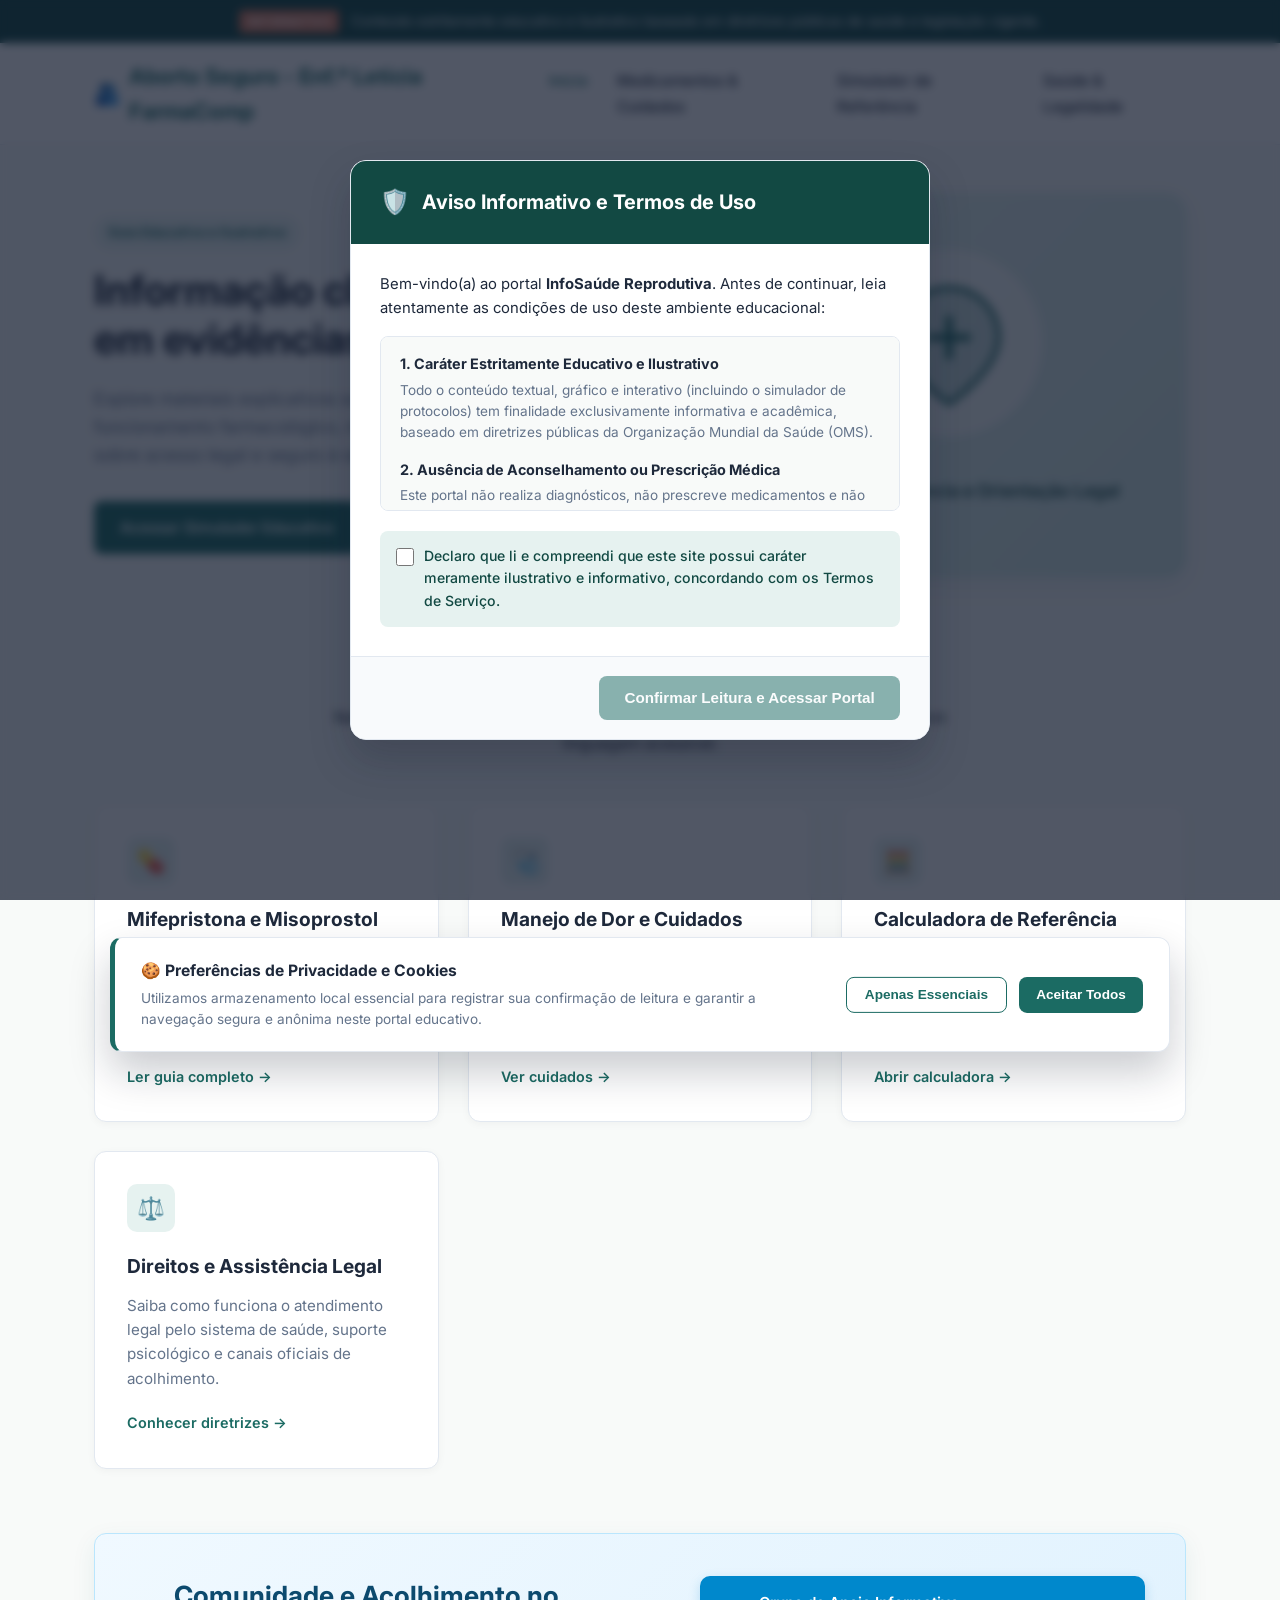
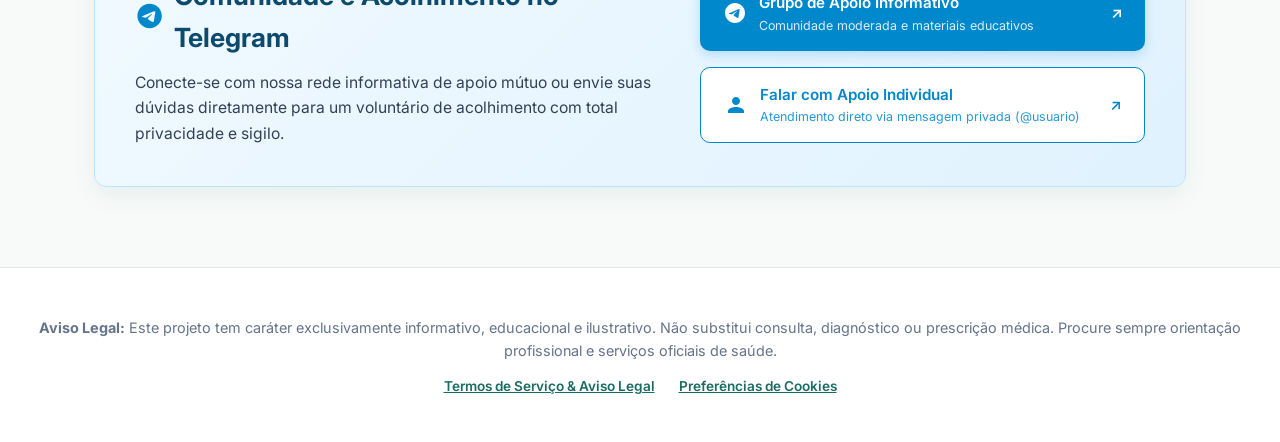
==== index.html @ 8222befe "Arquivos adicionados" ====
<!DOCTYPE html>
<html lang="pt-BR">
<head>
  <meta charset="UTF-8">
  <meta name="viewport" content="width=device-width, initial-scale=1.0">
  <title>Enf.ª Letícia — Saúde Reprodutiva e Informação Segura</title>
  <link rel="preconnect" href="https://fonts.googleapis.com">
  <link href="https://fonts.googleapis.com/css2?family=Inter:wght@400;500;600;700&display=swap" rel="stylesheet">
  <link rel="stylesheet" href="style.css">
</head>
<body>

  <!-- Aviso de Propósito Educativo -->
  <div class="disclaimer-bar">
    <span class="disclaimer-badge">Informativo</span>
    <span>Conteúdo estritamente educativo e ilustrativo baseado em diretrizes públicas de saúde e legislação vigente.</span>
  </div>

  <!-- Cabeçalho -->
  <header>
    <div class="nav-container">
      <a href="index.html" class="logo">
        <span>🫂</span> Aborto Seguro - Enf.ª Letícia FarmaComp
      </a>
      <button class="mobile-menu-btn" aria-label="Abrir menu">☰</button>
      <nav>
        <ul class="nav-links">
          <li><a href="index.html" class="active">Início</a></li>
          <li><a href="protocolos.html">Medicamentos & Cuidados</a></li>
          <li><a href="calculadora.html">Simulador de Referência</a></li>
          <li><a href="saude-legalidade.html">Saúde & Legalidade</a></li>
        </ul>
      </nav>
    </div>
  </header>

  <!-- Seção Principal -->
  <main>
    <section class="hero">
      <div class="hero-content">
        <span class="hero-tag">Guia Educativo e Ilustrativo</span>
        <h1>Informação clara, baseada em evidências e dentro da lei.</h1>
        <p>
          Explore materiais explicativos sobre protocolos clínicos de referência, funcionamento farmacológico, manejo de sintomas e orientações sobre acesso legal e seguro à saúde.
        </p>
        <div class="hero-actions">
          <a href="calculadora.html" class="btn btn-primary">Acessar Simulador Educativo</a>
          <a href="protocolos.html" class="btn btn-outline">Entender os Protocolos</a>
        </div>
      </div>

      <div class="hero-visual">
        <svg width="220" height="220" viewBox="0 0 200 200" fill="none" xmlns="http://www.w3.org/2000/svg">
          <circle cx="100" cy="100" r="85" fill="#ffffff" fill-opacity="0.7"/>
          <path d="M100 50C75 50 55 70 55 95C55 125 100 155 100 155C100 155 145 125 145 95C145 70 125 50 100 50Z" fill="#1b6b63" fill-opacity="0.2" stroke="#1b6b63" stroke-width="4"/>
          <path d="M100 78V112M83 95H117" stroke="#1b6b63" stroke-width="6" stroke-linecap="round"/>
        </svg>
        <p style="margin-top: 1rem; font-weight: 600; color: var(--primary-dark);">
          Acolhimento, Ciência e Orientação Legal
        </p>
      </div>
    </section>

    <!-- Cards de Navegação -->
    <section class="section-container">
      <div class="section-header">
        <h2>O que você encontra neste portal</h2>
        <p>Navegue pelas seções estruturadas para esclarecer dúvidas técnicas e legais com linguagem acessível.</p>
      </div>

      <div class="cards-grid">
        <article class="card">
          <div class="card-icon">💊</div>
          <h3>Mifepristona e Misoprostol</h3>
          <p>Compreenda o mecanismo de ação de cada substância, protocolos combinados e isolados descritos na literatura médica.</p>
          <a href="protocolos.html" class="card-link">Ler guia completo →</a>
        </article>

        <article class="card">
          <div class="card-icon">🩺</div>
          <h3>Manejo de Dor e Cuidados</h3>
          <p>Informações sobre o uso de analgésicos como o diclofenaco, proteção gástrica, hidratação e sinais de alerta médico.</p>
          <a href="protocolos.html#cuidados" class="card-link">Ver cuidados →</a>
        </article>

        <article class="card">
          <div class="card-icon">🧮</div>
          <h3>Calculadora de Referência</h3>
          <p>Ferramenta interativa ilustrativa que demonstra as dosagens de referência conforme a idade gestacional em semanas.</p>
          <a href="calculadora.html" class="card-link">Abrir calculadora →</a>
        </article>

        <article class="card">
          <div class="card-icon">⚖️</div>
          <h3>Direitos e Assistência Legal</h3>
          <p>Saiba como funciona o atendimento legal pelo sistema de saúde, suporte psicológico e canais oficiais de acolhimento.</p>
          <a href="saude-legalidade.html" class="card-link">Conhecer diretrizes →</a>
        </article>
      </div>
    </section>
<!-- Seção de Comunidade e Apoio no Telegram -->
    <section class="section-container">
      <div class="telegram-banner">
        <div class="telegram-info">
          <h2>
            <svg width="30" height="30" viewBox="0 0 24 24" fill="#0088cc" xmlns="http://www.w3.org/2000/svg">
              <path d="M12 2C6.48 2 2 6.48 2 12C2 17.52 6.48 22 12 22C17.52 22 22 17.52 22 12C22 6.48 17.52 2 12 2ZM16.64 8.8C16.49 10.38 15.84 14.22 15.51 15.99C15.37 16.74 15.09 16.99 14.83 17.02C14.25 17.07 13.81 16.64 13.25 16.27C12.37 15.69 11.87 15.33 11.02 14.77C10.03 14.12 10.67 13.76 11.24 13.18C11.39 13.03 13.95 10.7 14 10.49C14.0069 10.4582 14.006 10.4252 13.9973 10.3938C13.9886 10.3624 13.9724 10.3337 13.95 10.31C13.89 10.26 13.81 10.28 13.74 10.29C13.65 10.31 12.25 11.24 9.52 13.08C9.12 13.35 8.76 13.49 8.44 13.48C8.08 13.47 7.4 13.28 6.89 13.11C6.26 12.91 5.77 12.8 5.81 12.45C5.83 12.27 6.08 12.09 6.55 11.9C9.47 10.63 11.41 9.79 12.38 9.39C15.16 8.23 15.73 8.03 16.11 8.03C16.19 8.03 16.38 8.05 16.5 8.15C16.6 8.23 16.63 8.34 16.64 8.42C16.63 8.48 16.65 8.66 16.64 8.8Z"/>
            </svg>
            Comunidade e Acolhimento no Telegram
          </h2>
          <p>
            Conecte-se com nossa rede informativa de apoio mútuo ou envie suas dúvidas diretamente para um voluntário de acolhimento com total privacidade e sigilo.
          </p>
        </div>

        <div class="telegram-buttons">
          <!-- Link para o Grupo de Apoio -->
          <a href="https://t.me/Cytotec_aborto_Seguro" target="_blank" rel="noopener noreferrer" class="btn-telegram">
            <span class="btn-telegram-left">
              <svg width="24" height="24" viewBox="0 0 24 24" fill="currentColor">
                <path d="M12 2C6.48 2 2 6.48 2 12C2 17.52 6.48 22 12 22C17.52 22 22 17.52 22 12C22 6.48 17.52 2 12 2ZM16.64 8.8C16.49 10.38 15.84 14.22 15.51 15.99C15.37 16.74 15.09 16.99 14.83 17.02C14.25 17.07 13.81 16.64 13.25 16.27C12.37 15.69 11.87 15.33 11.02 14.77C10.03 14.12 10.67 13.76 11.24 13.18C11.39 13.03 13.95 10.7 14 10.49C14.0069 10.4582 14.006 10.4252 13.9973 10.3938C13.9886 10.3624 13.9724 10.3337 13.95 10.31C13.89 10.26 13.81 10.28 13.74 10.29C13.65 10.31 12.25 11.24 9.52 13.08C9.12 13.35 8.76 13.49 8.44 13.48C8.08 13.47 7.4 13.28 6.89 13.11C6.26 12.91 5.77 12.8 5.81 12.45C5.83 12.27 6.08 12.09 6.55 11.9C9.47 10.63 11.41 9.79 12.38 9.39C15.16 8.23 15.73 8.03 16.11 8.03C16.19 8.03 16.38 8.05 16.5 8.15C16.6 8.23 16.63 8.34 16.64 8.42C16.63 8.48 16.65 8.66 16.64 8.8Z"/>
              </svg>
              <span class="btn-telegram-text">
                <span>Grupo de Apoio Informativo</span>
                <small>Comunidade moderada e materiais educativos</small>
              </span>
            </span>
            <span>↗</span>
          </a>

          <!-- Link para o Usuário Direto de Apoio -->
          <a href="https://t.me/leticiafarmacomp" target="_blank" rel="noopener noreferrer" class="btn-telegram secondary">
            <span class="btn-telegram-left">
              <svg width="24" height="24" viewBox="0 0 24 24" fill="currentColor">
                <path d="M12 12C14.21 12 16 10.21 16 8C16 5.79 14.21 4 12 4C9.79 4 8 5.79 8 8C8 10.21 9.79 12 12 12ZM12 14C9.33 14 4 15.34 4 18V20H20V18C20 15.34 14.67 14 12 14Z"/>
              </svg>
              <span class="btn-telegram-text">
                <span>Falar com Apoio Individual</span>
                <small>Atendimento direto via mensagem privada (@usuario)</small>
              </span>
            </span>
            <span>↗</span>
          </a>
        </div>
      </div>
    </section>
  </main>

  <footer>
    <p><strong>Aviso Legal:</strong> Este projeto tem caráter exclusivamente informativo, educacional e ilustrativo. Não substitui consulta, diagnóstico ou prescrição médica. Procure sempre orientação profissional e serviços oficiais de saúde.</p>
    <div class="footer-links">
      <button type="button" data-open-terms>Termos de Serviço & Aviso Legal</button>
      <button type="button" data-open-cookies>Preferências de Cookies</button>
    </div>
  </footer>

  <script src="app.js"></script>
</body>
</html>
---- style.css ----
:root {
  --primary: #1b6b63;
  --primary-light: #e6f2f0;
  --primary-dark: #124943;
  --accent: #d97757;
  --bg-body: #f8faf9;
  --bg-card: #ffffff;
  --text-main: #1e293b;
  --text-muted: #64748b;
  --border-color: #e2e8f0;
  --shadow-sm: 0 2px 8px rgba(0, 0, 0, 0.04);
  --shadow-md: 0 8px 24px rgba(27, 107, 99, 0.08);
  --shadow-lg: 0 20px 40px rgba(15, 23, 42, 0.22);
  --radius: 12px;
  --transition: all 0.3s cubic-bezier(0.25, 0.8, 0.25, 1);
}

* {
  margin: 0;
  padding: 0;
  box-sizing: border-box;
}

body {
  font-family: 'Inter', -apple-system, BlinkMacSystemFont, sans-serif;
  background-color: var(--bg-body);
  color: var(--text-main);
  line-height: 1.6;
  overflow-x: hidden;
}

body.modal-open {
  overflow: hidden;
}

/* Barra de Aviso Informativo */
.disclaimer-bar {
  background-color: var(--primary-dark);
  color: #ffffff;
  font-size: 0.85rem;
  padding: 10px 20px;
  text-align: center;
  display: flex;
  justify-content: center;
  align-items: center;
  gap: 12px;
}

.disclaimer-badge {
  background-color: var(--accent);
  padding: 2px 8px;
  border-radius: 4px;
  font-weight: 600;
  font-size: 0.75rem;
  text-transform: uppercase;
}

/* Navegação */
header {
  background-color: var(--bg-card);
  border-bottom: 1px solid var(--border-color);
  position: sticky;
  top: 0;
  z-index: 100;
}

.nav-container {
  max-width: 1140px;
  margin: 0 auto;
  padding: 1rem 1.5rem;
  display: flex;
  justify-content: space-between;
  align-items: center;
}

.logo {
  font-size: 1.35rem;
  font-weight: 700;
  color: var(--primary);
  text-decoration: none;
  display: flex;
  align-items: center;
  gap: 8px;
}

.nav-links {
  display: flex;
  list-style: none;
  gap: 1.8rem;
}

.nav-links a {
  text-decoration: none;
  color: var(--text-main);
  font-weight: 500;
  font-size: 0.95rem;
  transition: var(--transition);
}

.nav-links a:hover,
.nav-links a.active {
  color: var(--primary);
}

.mobile-menu-btn {
  display: none;
  background: none;
  border: 1px solid var(--border-color);
  border-radius: 8px;
  padding: 6px 12px;
  font-size: 1.3rem;
  color: var(--primary);
  cursor: pointer;
}

/* Hero Section */
.hero {
  max-width: 1140px;
  margin: 3rem auto;
  padding: 0 1.5rem;
  display: grid;
  grid-template-columns: 1.2fr 1fr;
  gap: 3rem;
  align-items: center;
}

.hero-tag {
  display: inline-block;
  background-color: var(--primary-light);
  color: var(--primary);
  padding: 6px 14px;
  border-radius: 20px;
  font-size: 0.85rem;
  font-weight: 600;
  margin-bottom: 1rem;
}

.hero h1 {
  font-size: 2.6rem;
  line-height: 1.2;
  color: var(--text-main);
  margin-bottom: 1.2rem;
}

.hero p {
  font-size: 1.1rem;
  color: var(--text-muted);
  margin-bottom: 2rem;
}

.hero-actions {
  display: flex;
  gap: 1rem;
  flex-wrap: wrap;
}

.btn {
  padding: 0.85rem 1.6rem;
  border-radius: 8px;
  font-weight: 600;
  text-decoration: none;
  transition: var(--transition);
  cursor: pointer;
  border: none;
  font-size: 0.95rem;
  display: inline-flex;
  align-items: center;
  justify-content: center;
}

.btn:disabled {
  opacity: 0.5;
  cursor: not-allowed;
  transform: none !important;
}

.btn-primary {
  background-color: var(--primary);
  color: #ffffff;
}

.btn-primary:hover:not(:disabled) {
  background-color: var(--primary-dark);
  transform: translateY(-2px);
}

.btn-outline {
  background-color: transparent;
  border: 1.5px solid var(--primary);
  color: var(--primary);
}

.btn-outline:hover {
  background-color: var(--primary-light);
}

.hero-visual {
  background: linear-gradient(135deg, var(--primary-light) 0%, #d1e8e4 100%);
  border-radius: 20px;
  padding: 2.5rem;
  box-shadow: var(--shadow-md);
  text-align: center;
}

/* Grid de Seções e Cards */
.section-container {
  max-width: 1140px;
  margin: 4rem auto;
  padding: 0 1.5rem;
}

.section-header {
  text-align: center;
  max-width: 680px;
  margin: 0 auto 3rem;
}

.section-header h2 {
  font-size: 2rem;
  margin-bottom: 0.8rem;
}

.cards-grid {
  display: grid;
  grid-template-columns: repeat(auto-fit, minmax(280px, 1fr));
  gap: 1.8rem;
}

.card {
  background-color: var(--bg-card);
  border: 1px solid var(--border-color);
  border-radius: var(--radius);
  padding: 2rem;
  box-shadow: var(--shadow-sm);
  transition: var(--transition);
  opacity: 0;
  transform: translateY(20px);
}

.card.visible {
  opacity: 1;
  transform: translateY(0);
}

.card:hover {
  transform: translateY(-5px);
  box-shadow: var(--shadow-md);
  border-color: var(--primary);
}

.card-icon {
  width: 48px;
  height: 48px;
  background-color: var(--primary-light);
  color: var(--primary);
  border-radius: 10px;
  display: flex;
  align-items: center;
  justify-content: center;
  font-size: 1.4rem;
  margin-bottom: 1.2rem;
}

.card h3 {
  margin-bottom: 0.75rem;
  font-size: 1.2rem;
}

.card p {
  color: var(--text-muted);
  font-size: 0.95rem;
  margin-bottom: 1.2rem;
}

.card-link {
  color: var(--primary);
  font-weight: 600;
  text-decoration: none;
  font-size: 0.9rem;
}

/* Cabeçalho Interno e Abas (protocolos.html) */
.page-header {
  background: linear-gradient(180deg, var(--primary-light) 0%, var(--bg-body) 100%);
  padding: 3.5rem 0 1.5rem;
  text-align: center;
}

.tabs-wrapper {
  background-color: var(--bg-card);
  border: 1px solid var(--border-color);
  border-radius: var(--radius);
  box-shadow: var(--shadow-md);
  overflow: hidden;
}

.tabs-header {
  display: flex;
  background-color: #f1f5f9;
  border-bottom: 1px solid var(--border-color);
  flex-wrap: wrap;
}

.tab-btn {
  flex: 1;
  padding: 1.1rem 1.5rem;
  border: none;
  background: transparent;
  font-family: inherit;
  font-size: 0.95rem;
  font-weight: 600;
  color: var(--text-muted);
  cursor: pointer;
  transition: var(--transition);
  border-bottom: 3px solid transparent;
}

.tab-btn:hover {
  color: var(--primary);
  background-color: rgba(255, 255, 255, 0.5);
}

.tab-btn.active {
  color: var(--primary);
  background-color: var(--bg-card);
  border-bottom-color: var(--primary);
}

.tab-content {
  display: none;
  padding: 2.5rem;
  animation: fadeIn 0.35s ease;
}

.tab-content.active {
  display: block;
}

@keyframes fadeIn {
  from { opacity: 0; transform: translateY(6px); }
  to { opacity: 1; transform: translateY(0); }
}

.med-grid {
  display: grid;
  grid-template-columns: 1.6fr 0.8fr;
  gap: 2.5rem;
  align-items: center;
}

.med-grid h3 {
  font-size: 1.4rem;
  color: var(--primary-dark);
  margin-bottom: 1rem;
}

.med-grid p {
  margin-bottom: 1.2rem;
}

.info-list {
  list-style: none;
  display: flex;
  flex-direction: column;
  gap: 0.9rem;
}

.info-list li {
  padding-left: 1.4rem;
  position: relative;
  font-size: 0.95rem;
}

.info-list li::before {
  content: "•";
  color: var(--primary);
  font-weight: bold;
  font-size: 1.3rem;
  position: absolute;
  left: 0;
  top: -3px;
}

.med-illustration {
  display: flex;
  justify-content: center;
  align-items: center;
}

.alert-box {
  padding: 1rem 1.25rem;
  border-radius: 8px;
  margin-bottom: 1.2rem;
  font-size: 0.92rem;
  line-height: 1.5;
}

.alert-box.info {
  background-color: #fff7ed;
  border-left: 4px solid var(--accent);
  color: #7c2d12;
}

/* Comparativo Esperado vs Alerta */
.comparison-grid {
  display: grid;
  grid-template-columns: repeat(auto-fit, minmax(300px, 1fr));
  gap: 2rem;
}

.status-card {
  background-color: var(--bg-card);
  border-radius: var(--radius);
  padding: 2rem;
  box-shadow: var(--shadow-sm);
  border: 1px solid var(--border-color);
}

.status-card.expected {
  border-top: 5px solid var(--primary);
}

.status-card.warning {
  border-top: 5px solid #dc2626;
  background-color: #fffafa;
}

.status-header {
  display: flex;
  align-items: center;
  gap: 10px;
  margin-bottom: 1.2rem;
}

.status-dot {
  width: 12px;
  height: 12px;
  border-radius: 50%;
}

.status-dot.green { background-color: var(--primary); }
.status-dot.red { background-color: #dc2626; }

.status-card ul {
  list-style: none;
  display: flex;
  flex-direction: column;
  gap: 0.9rem;
}

.status-card li {
  font-size: 0.95rem;
  padding-bottom: 0.8rem;
  border-bottom: 1px solid var(--border-color);
}

.status-card li:last-child {
  border-bottom: none;
  padding-bottom: 0;
}

/* Acordeão (FAQ) */
.accordion {
  max-width: 820px;
  margin: 0 auto;
  display: flex;
  flex-direction: column;
  gap: 1rem;
}

.accordion-item {
  background-color: var(--bg-card);
  border: 1px solid var(--border-color);
  border-radius: 10px;
  overflow: hidden;
}

.accordion-header {
  width: 100%;
  padding: 1.2rem 1.5rem;
  background: none;
  border: none;
  display: flex;
  justify-content: space-between;
  align-items: center;
  font-family: inherit;
  font-size: 1rem;
  font-weight: 600;
  color: var(--text-main);
  cursor: pointer;
  text-align: left;
  transition: var(--transition);
}

.accordion-header:hover {
  background-color: var(--primary-light);
}

.accordion-icon {
  font-size: 1.3rem;
  color: var(--primary);
  font-weight: 700;
  transition: transform 0.3s ease;
}

.accordion-item.open .accordion-icon {
  transform: rotate(45deg);
}

.accordion-body {
  max-height: 0;
  overflow: hidden;
  transition: max-height 0.35s ease, padding 0.35s ease;
  padding: 0 1.5rem;
  color: var(--text-muted);
  font-size: 0.95rem;
}

.accordion-item.open .accordion-body {
  max-height: 250px;
  padding: 0 1.5rem 1.4rem;
}

/* Calculadora (calculadora.html) */
.calculator-container {
  display: grid;
  grid-template-columns: 1fr 1.25fr;
  gap: 2.5rem;
  align-items: start;
}

.calc-controls,
.calc-result {
  background-color: var(--bg-card);
  border: 1px solid var(--border-color);
  border-radius: var(--radius);
  padding: 2rem;
  box-shadow: var(--shadow-md);
}

.control-group {
  margin-bottom: 1.8rem;
}

.control-group label {
  display: block;
  font-weight: 600;
  margin-bottom: 0.8rem;
}

.highlight-value {
  color: var(--primary);
  font-size: 1.15rem;
}

.range-slider {
  width: 100%;
  accent-color: var(--primary);
  height: 8px;
  cursor: pointer;
}

.range-labels {
  display: flex;
  justify-content: space-between;
  font-size: 0.82rem;
  color: var(--text-muted);
  margin-top: 0.4rem;
}

.protocol-selector {
  display: grid;
  grid-template-columns: 1fr 1fr;
  gap: 0.8rem;
}

.proto-btn {
  padding: 1rem;
  border: 1.5px solid var(--border-color);
  border-radius: 10px;
  background-color: var(--bg-body);
  text-align: left;
  cursor: pointer;
  transition: var(--transition);
  font-family: inherit;
}

.proto-btn strong {
  display: block;
  font-size: 0.95rem;
  color: var(--text-main);
  margin-bottom: 2px;
}

.proto-btn span {
  font-size: 0.8rem;
  color: var(--text-muted);
}

.proto-btn.active {
  border-color: var(--primary);
  background-color: var(--primary-light);
}

.proto-btn.active strong {
  color: var(--primary-dark);
}

.result-header {
  border-bottom: 1px solid var(--border-color);
  padding-bottom: 1rem;
  margin-bottom: 1.5rem;
}

.result-badge {
  display: inline-block;
  background-color: var(--primary-light);
  color: var(--primary);
  font-size: 0.78rem;
  font-weight: 700;
  padding: 4px 10px;
  border-radius: 6px;
  text-transform: uppercase;
  margin-bottom: 0.5rem;
}

.timeline-steps {
  display: flex;
  flex-direction: column;
  gap: 1.2rem;
  margin-bottom: 1.8rem;
}

.step-card {
  background-color: var(--bg-body);
  border-left: 4px solid var(--primary);
  padding: 1rem 1.2rem;
  border-radius: 0 8px 8px 0;
}

.step-card h4 {
  font-size: 1rem;
  color: var(--primary-dark);
  margin-bottom: 0.3rem;
}

.step-card p {
  font-size: 0.92rem;
}

.pill-summary {
  background-color: var(--primary-light);
  border-radius: 10px;
  padding: 1.2rem;
  display: flex;
  flex-wrap: wrap;
  gap: 1rem;
  justify-content: space-between;
  align-items: center;
}

.pill-stat {
  display: flex;
  flex-direction: column;
}

.pill-stat span {
  font-size: 0.8rem;
  color: var(--primary-dark);
}

.pill-stat strong {
  font-size: 1.15rem;
  color: var(--primary);
}

/* Saúde e Legalidade (saude-legalidade.html) */
.recovery-banner {
  background-color: var(--bg-card);
  border: 1px solid var(--border-color);
  border-radius: var(--radius);
  padding: 2.5rem;
  box-shadow: var(--shadow-md);
  display: grid;
  grid-template-columns: 1.4fr 1fr;
  gap: 2.5rem;
  align-items: start;
}

.recovery-text h2 {
  font-size: 1.6rem;
  margin-bottom: 0.8rem;
}

.recovery-text p {
  color: var(--text-muted);
  margin-bottom: 1.2rem;
}

.recovery-channels {
  background-color: var(--primary-light);
  padding: 1.8rem;
  border-radius: 12px;
}

.recovery-channels h3 {
  color: var(--primary-dark);
  margin-bottom: 1.2rem;
  font-size: 1.2rem;
}

.channel-item {
  background-color: #ffffff;
  padding: 1rem;
  border-radius: 8px;
  margin-bottom: 0.9rem;
  box-shadow: var(--shadow-sm);
}

.channel-item:last-child {
  margin-bottom: 0;
}

.channel-item strong {
  display: block;
  color: var(--primary);
  font-size: 1rem;
  margin-bottom: 2px;
}

.channel-item span {
  font-size: 0.88rem;
  color: var(--text-muted);
}

/* Footer */
footer {
  background-color: var(--bg-card);
  border-top: 1px solid var(--border-color);
  padding: 3rem 1.5rem;
  margin-top: 5rem;
  text-align: center;
  color: var(--text-muted);
  font-size: 0.9rem;
}

.footer-links {
  margin-top: 1rem;
  display: flex;
  justify-content: center;
  gap: 1.5rem;
  flex-wrap: wrap;
}

.footer-links button {
  background: none;
  border: none;
  color: var(--primary);
  font-weight: 600;
  font-size: 0.85rem;
  cursor: pointer;
  text-decoration: underline;
  font-family: inherit;
}

/* =========================================
   MODAL DE AVISO LEGAL E TERMOS DE SERVIÇO
   ========================================= */
.modal-overlay {
  position: fixed;
  inset: 0;
  background-color: rgba(15, 23, 42, 0.72);
  backdrop-filter: blur(5px);
  display: none;
  align-items: center;
  justify-content: center;
  padding: 1.2rem;
  z-index: 1000;
}

.modal-overlay.active {
  display: flex;
  animation: fadeIn 0.25s ease;
}

.modal-box {
  background-color: var(--bg-card);
  max-width: 580px;
  width: 100%;
  border-radius: 16px;
  box-shadow: var(--shadow-lg);
  border: 1px solid var(--border-color);
  overflow: hidden;
  display: flex;
  flex-direction: column;
  max-height: 90vh;
}

.modal-header {
  background-color: var(--primary-dark);
  color: #ffffff;
  padding: 1.4rem 1.8rem;
  display: flex;
  align-items: center;
  gap: 12px;
}

.modal-header h2 {
  font-size: 1.25rem;
  font-weight: 700;
}

.modal-body {
  padding: 1.8rem;
  overflow-y: auto;
  font-size: 0.93rem;
  color: var(--text-main);
}

.modal-body p {
  margin-bottom: 1rem;
}

.terms-scroll-box {
  background-color: var(--bg-body);
  border: 1px solid var(--border-color);
  border-radius: 8px;
  padding: 1rem 1.2rem;
  max-height: 175px;
  overflow-y: auto;
  font-size: 0.85rem;
  color: var(--text-muted);
  margin-bottom: 1.2rem;
  line-height: 1.55;
}

.terms-scroll-box h4 {
  color: var(--text-main);
  margin: 0.6rem 0 0.25rem;
  font-size: 0.9rem;
}

.terms-scroll-box h4:first-child {
  margin-top: 0;
}

.checkbox-confirm {
  display: flex;
  align-items: flex-start;
  gap: 10px;
  background-color: var(--primary-light);
  padding: 0.9rem 1rem;
  border-radius: 8px;
  cursor: pointer;
  font-size: 0.88rem;
  font-weight: 500;
  color: var(--primary-dark);
}

.checkbox-confirm input[type="checkbox"] {
  margin-top: 3px;
  width: 18px;
  height: 18px;
  accent-color: var(--primary);
  cursor: pointer;
  flex-shrink: 0;
}

.modal-footer {
  padding: 1.2rem 1.8rem;
  border-top: 1px solid var(--border-color);
  background-color: #f8fafc;
  display: flex;
  justify-content: flex-end;
  gap: 1rem;
}

/* =========================================
   BANNER DE CONSENTIMENTO DE COOKIES
   ========================================= */
.cookie-banner {
  position: fixed;
  bottom: 20px;
  left: 50%;
  transform: translateX(-50%) translateY(150%);
  width: calc(100% - 2rem);
  max-width: 1060px;
  background-color: var(--bg-card);
  border: 1px solid var(--border-color);
  border-left: 5px solid var(--primary);
  border-radius: 12px;
  box-shadow: var(--shadow-lg);
  padding: 1.25rem 1.6rem;
  display: flex;
  align-items: center;
  justify-content: space-between;
  gap: 1.5rem;
  z-index: 950;
  transition: transform 0.4s cubic-bezier(0.16, 1, 0.3, 1);
}

.cookie-banner.show {
  transform: translateX(-50%) translateY(0);
}

.cookie-text h4 {
  font-size: 0.98rem;
  color: var(--text-main);
  margin-bottom: 0.25rem;
}

.cookie-text p {
  font-size: 0.85rem;
  color: var(--text-muted);
}

.cookie-actions {
  display: flex;
  gap: 0.75rem;
  flex-shrink: 0;
}

.btn-sm {
  padding: 0.6rem 1.1rem;
  font-size: 0.85rem;
}

@media (max-width: 768px) {
  .hero {
    grid-template-columns: 1fr;
    text-align: center;
  }
  .hero-actions {
    justify-content: center;
  }
  .mobile-menu-btn {
    display: block;
  }
  .nav-links {
    display: none;
  }
  .nav-links.show {
    display: flex;
    flex-direction: column;
    position: absolute;
    top: 100%;
    left: 0;
    right: 0;
    background-color: var(--bg-card);
    padding: 1.2rem 1.5rem;
    border-bottom: 1px solid var(--border-color);
    box-shadow: var(--shadow-md);
  }
  .med-grid,
  .calculator-container,
  .recovery-banner,
  .protocol-selector {
    grid-template-columns: 1fr;
  }
  .cookie-banner {
    flex-direction: column;
    align-items: flex-start;
  }
  .cookie-actions {
    width: 100%;
    justify-content: flex-end;
  }
}

/* =========================================
   SEÇÃO E BOTÕES DE APOIO TELEGRAM
   ========================================= */
.telegram-banner {
  background: linear-gradient(135deg, #f0f9ff 0%, #e0f2fe 100%);
  border: 1px solid #bae6fd;
  border-radius: var(--radius);
  padding: 2.5rem;
  display: grid;
  grid-template-columns: 1.2fr 1fr;
  gap: 2rem;
  align-items: center;
  box-shadow: var(--shadow-md);
}

.telegram-info h2 {
  font-size: 1.65rem;
  color: #0c4a6e;
  margin-bottom: 0.75rem;
  display: flex;
  align-items: center;
  gap: 10px;
}

.telegram-info p {
  color: #334155;
  font-size: 0.98rem;
}

.telegram-buttons {
  display: flex;
  flex-direction: column;
  gap: 1rem;
}

.btn-telegram {
  background-color: #0088cc;
  color: #ffffff;
  padding: 0.95rem 1.4rem;
  border-radius: 10px;
  text-decoration: none;
  font-weight: 600;
  font-size: 0.95rem;
  display: flex;
  align-items: center;
  justify-content: space-between;
  transition: var(--transition);
  box-shadow: 0 4px 12px rgba(0, 136, 204, 0.22);
}

.btn-telegram:hover {
  background-color: #0077b3;
  transform: translateY(-2px);
  box-shadow: 0 6px 16px rgba(0, 136, 204, 0.3);
}

.btn-telegram.secondary {
  background-color: #ffffff;
  color: #0088cc;
  border: 1.5px solid #0088cc;
  box-shadow: none;
}

.btn-telegram.secondary:hover {
  background-color: #f0f9ff;
}

.btn-telegram-left {
  display: flex;
  align-items: center;
  gap: 12px;
}

.btn-telegram-text {
  display: flex;
  flex-direction: column;
  text-align: left;
}

.btn-telegram-text small {
  font-size: 0.78rem;
  font-weight: 400;
  opacity: 0.85;
}

/* Botão Flutuante do Telegram */
.telegram-float {
  position: fixed;
  bottom: 24px;
  right: 24px;
  background-color: #0088cc;
  color: #ffffff;
  width: 56px;
  height: 56px;
  border-radius: 50%;
  display: flex;
  align-items: center;
  justify-content: center;
  box-shadow: 0 6px 20px rgba(0, 136, 204, 0.35);
  z-index: 900;
  transition: var(--transition);
  text-decoration: none;
}

.telegram-float:hover {
  background-color: #0077b3;
  transform: scale(1.08);
}

.telegram-float-tooltip {
  position: absolute;
  right: 68px;
  background-color: var(--text-main);
  color: #ffffff;
  padding: 6px 12px;
  border-radius: 6px;
  font-size: 0.8rem;
  font-weight: 500;
  white-space: nowrap;
  opacity: 0;
  pointer-events: none;
  transition: opacity 0.25s ease;
}

.telegram-float:hover .telegram-float-tooltip {
  opacity: 1;
}

@media (max-width: 768px) {
  .telegram-banner {
    grid-template-columns: 1fr;
    padding: 1.8rem;
  }
}
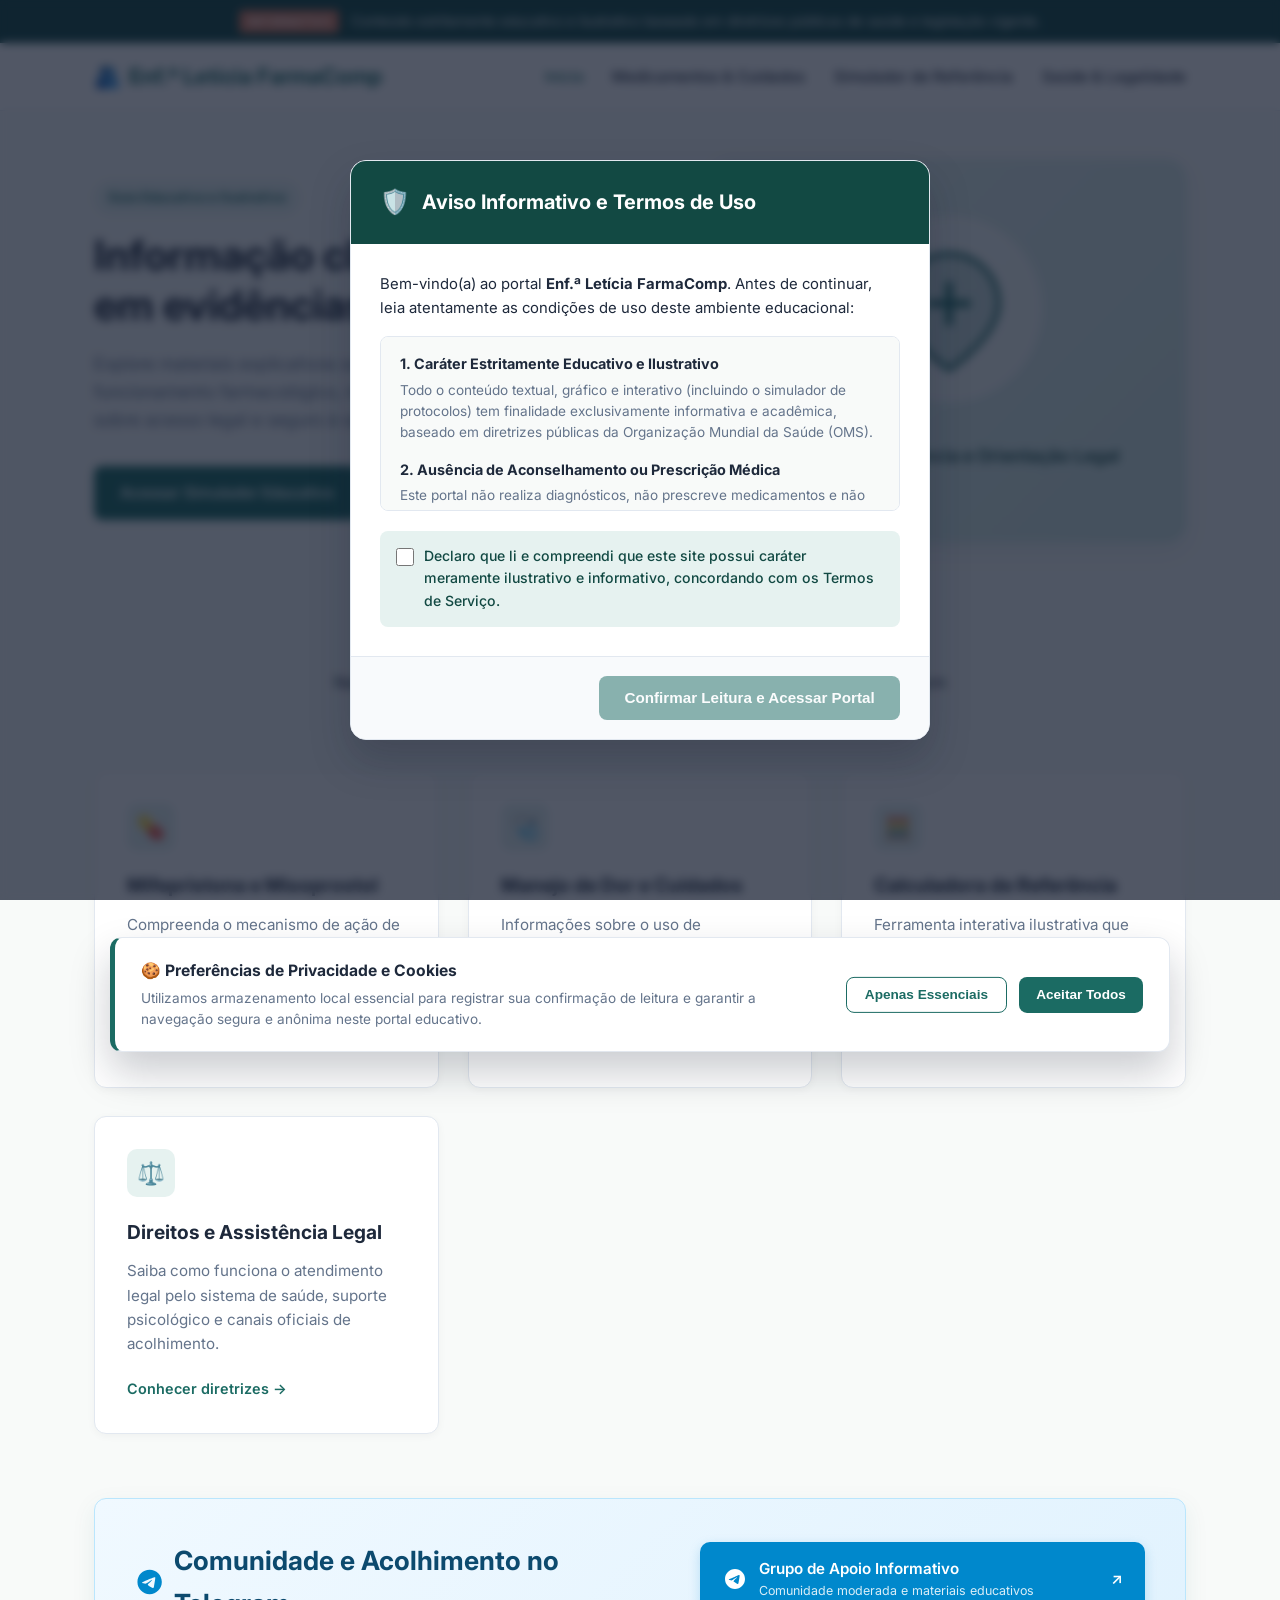
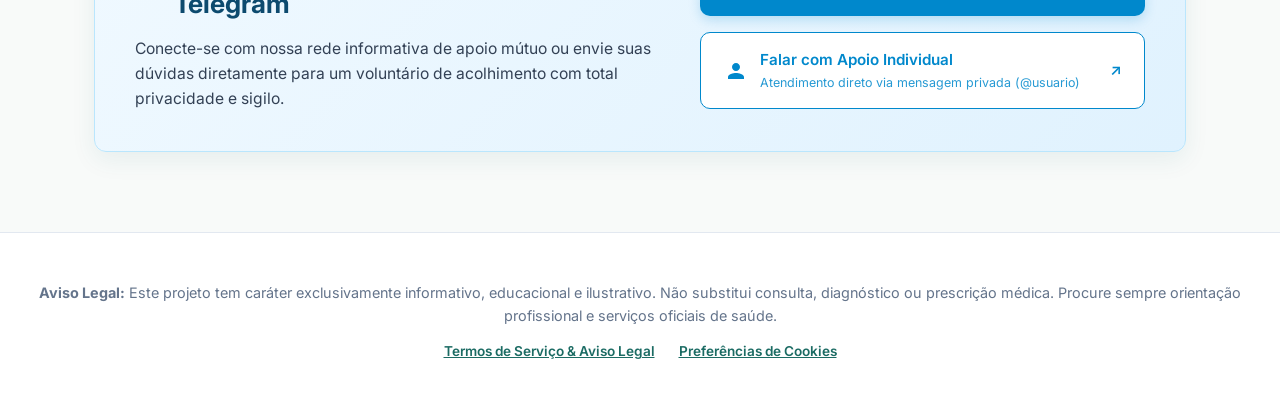
==== commit 8a757544: "Add novos arquivos" ====
--- a/index.html
+++ b/index.html
@@ -20,7 +20,7 @@
   <header>
     <div class="nav-container">
       <a href="index.html" class="logo">
-        <span>🫂</span> Aborto Seguro - Enf.ª Letícia FarmaComp
+        <span>🫂</span> Enf.ª Letícia FarmaComp
       </a>
       <button class="mobile-menu-btn" aria-label="Abrir menu">☰</button>
       <nav>
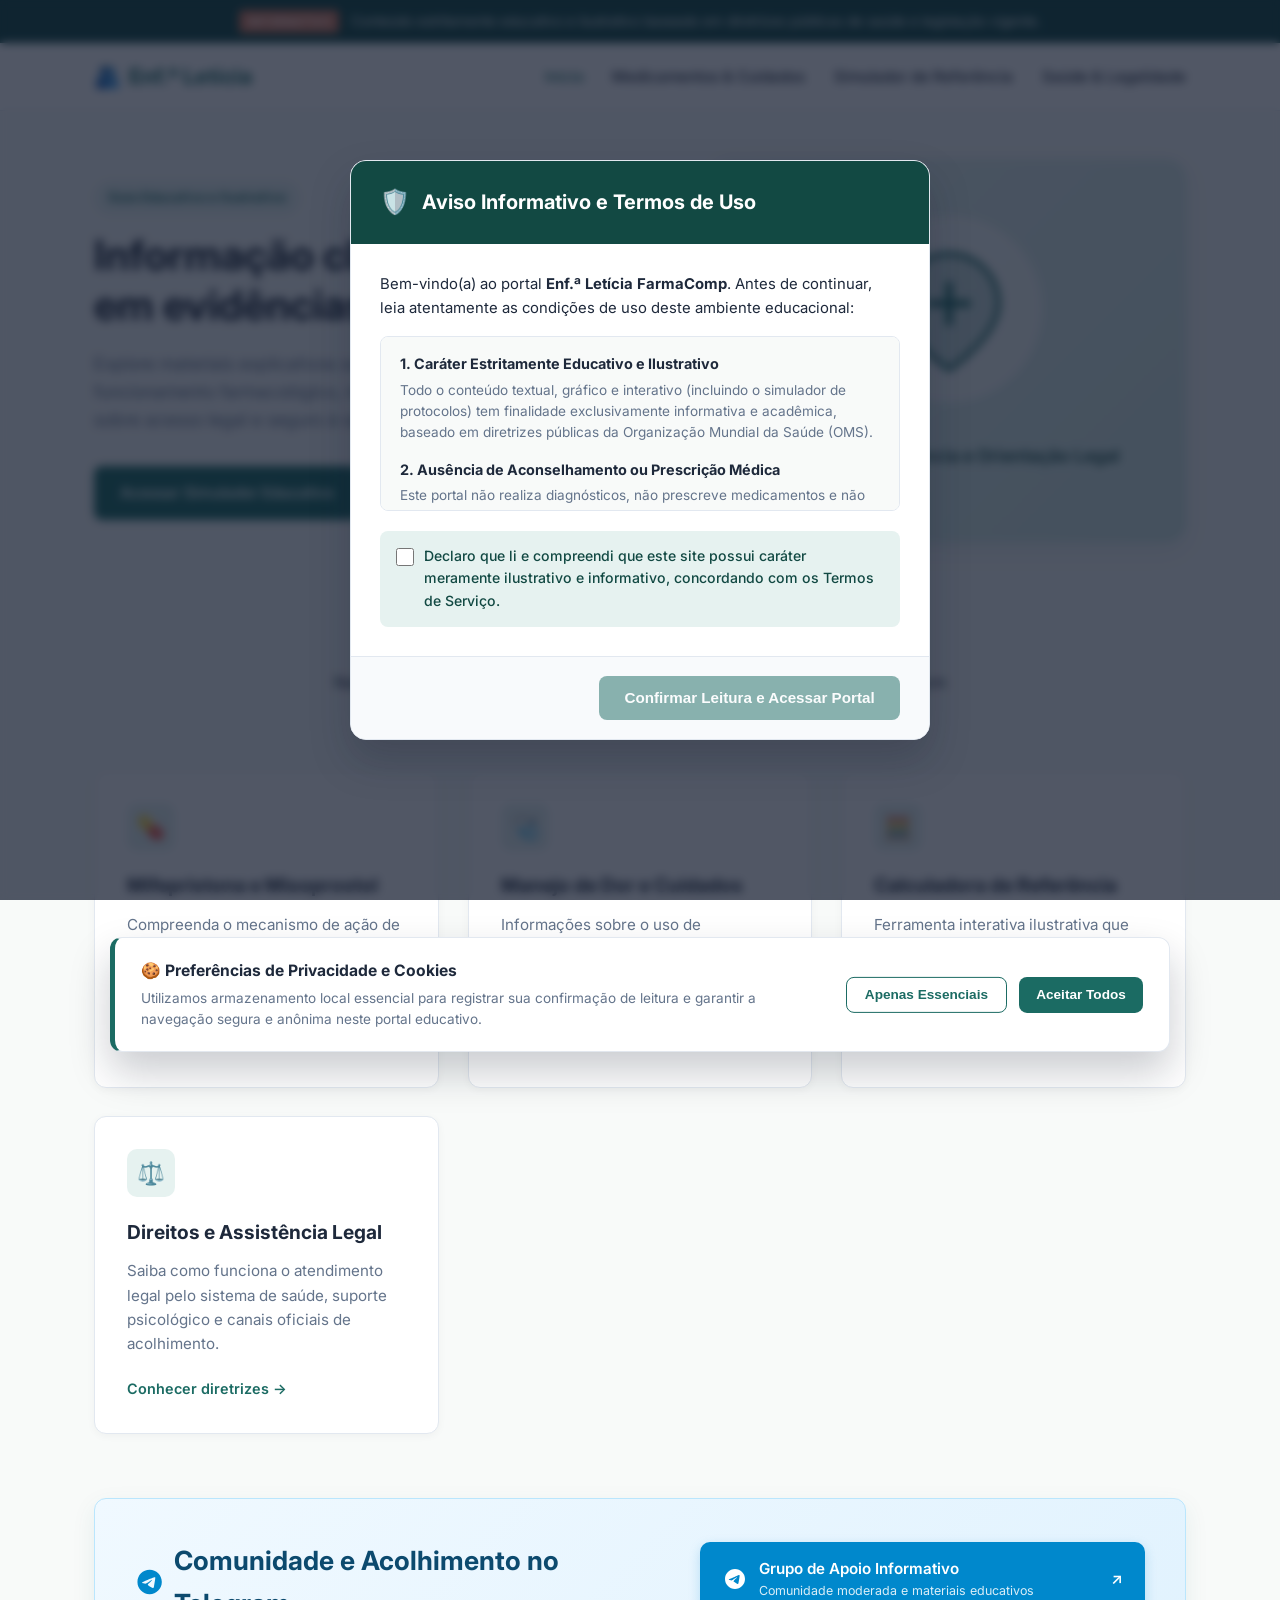
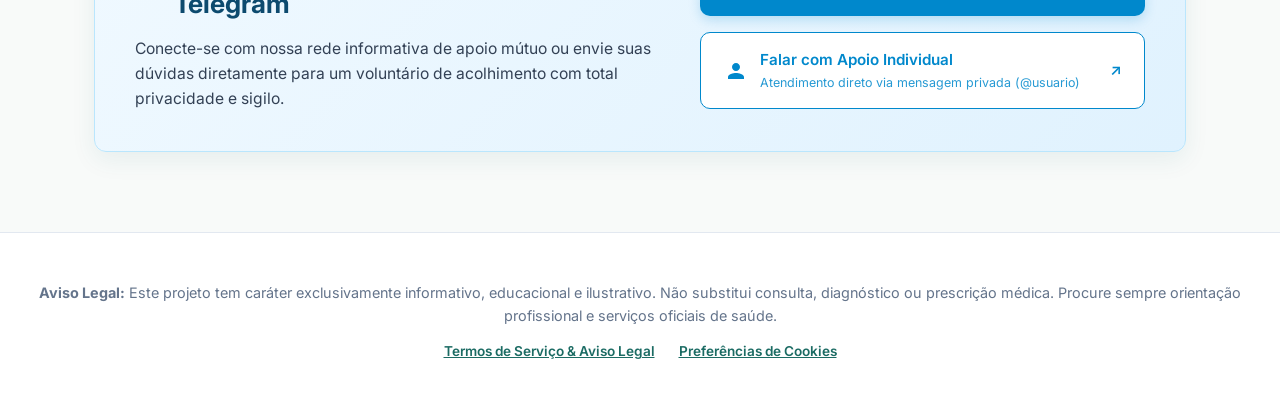
==== commit b0bcc61c: "Ajuste logo topo" ====
--- a/index.html
+++ b/index.html
@@ -20,7 +20,7 @@
   <header>
     <div class="nav-container">
       <a href="index.html" class="logo">
-        <span>🫂</span> Enf.ª Letícia FarmaComp
+        <span>🫂</span> Enf.ª Letícia
       </a>
       <button class="mobile-menu-btn" aria-label="Abrir menu">☰</button>
       <nav>
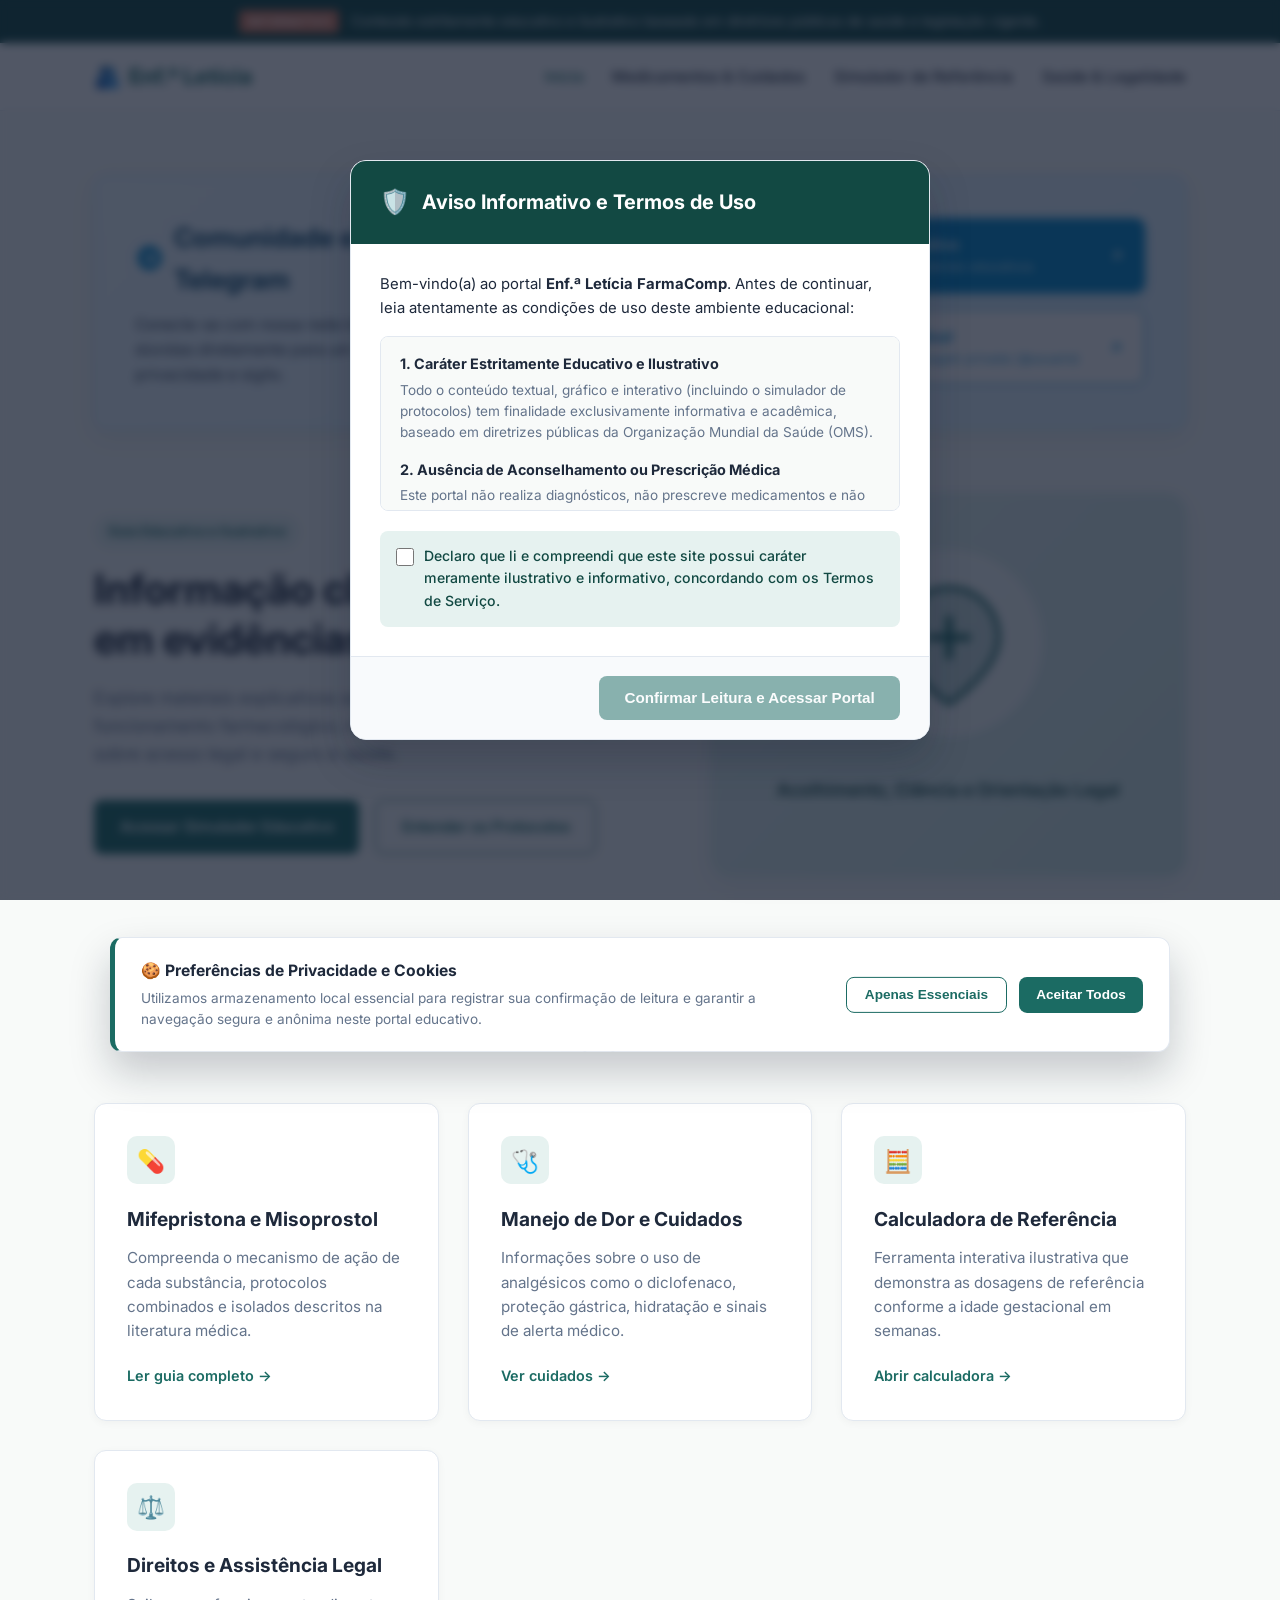
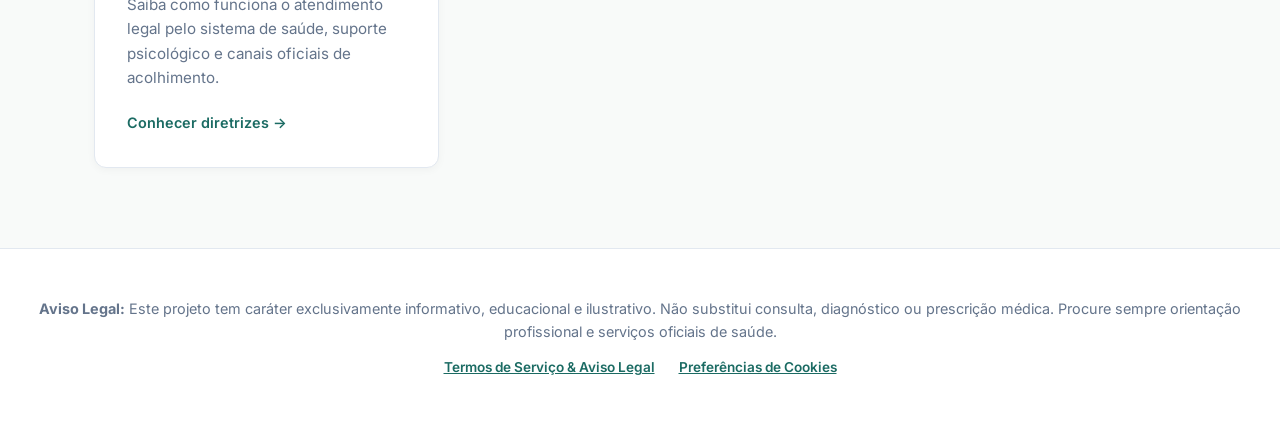
==== commit eb0d5120: "Ajuste em index" ====
--- a/index.html
+++ b/index.html
@@ -36,6 +36,55 @@
 
   <!-- Seção Principal -->
   <main>
+
+    <!-- Seção de Comunidade e Apoio no Telegram -->
+    <section class="section-container">
+      <div class="telegram-banner">
+        <div class="telegram-info">
+          <h2>
+            <svg width="30" height="30" viewBox="0 0 24 24" fill="#0088cc" xmlns="http://www.w3.org/2000/svg">
+              <path d="M12 2C6.48 2 2 6.48 2 12C2 17.52 6.48 22 12 22C17.52 22 22 17.52 22 12C22 6.48 17.52 2 12 2ZM16.64 8.8C16.49 10.38 15.84 14.22 15.51 15.99C15.37 16.74 15.09 16.99 14.83 17.02C14.25 17.07 13.81 16.64 13.25 16.27C12.37 15.69 11.87 15.33 11.02 14.77C10.03 14.12 10.67 13.76 11.24 13.18C11.39 13.03 13.95 10.7 14 10.49C14.0069 10.4582 14.006 10.4252 13.9973 10.3938C13.9886 10.3624 13.9724 10.3337 13.95 10.31C13.89 10.26 13.81 10.28 13.74 10.29C13.65 10.31 12.25 11.24 9.52 13.08C9.12 13.35 8.76 13.49 8.44 13.48C8.08 13.47 7.4 13.28 6.89 13.11C6.26 12.91 5.77 12.8 5.81 12.45C5.83 12.27 6.08 12.09 6.55 11.9C9.47 10.63 11.41 9.79 12.38 9.39C15.16 8.23 15.73 8.03 16.11 8.03C16.19 8.03 16.38 8.05 16.5 8.15C16.6 8.23 16.63 8.34 16.64 8.42C16.63 8.48 16.65 8.66 16.64 8.8Z"/>
+            </svg>
+            Comunidade e Acolhimento no Telegram
+          </h2>
+          <p>
+            Conecte-se com nossa rede informativa de apoio mútuo ou envie suas dúvidas diretamente para um voluntário de acolhimento com total privacidade e sigilo.
+          </p>
+        </div>
+
+        <div class="telegram-buttons">
+          <!-- Link para o Grupo de Apoio -->
+          <a href="https://t.me/Cytotec_aborto_Seguro" target="_blank" rel="noopener noreferrer" class="btn-telegram">
+            <span class="btn-telegram-left">
+              <svg width="24" height="24" viewBox="0 0 24 24" fill="currentColor">
+                <path d="M12 2C6.48 2 2 6.48 2 12C2 17.52 6.48 22 12 22C17.52 22 22 17.52 22 12C22 6.48 17.52 2 12 2ZM16.64 8.8C16.49 10.38 15.84 14.22 15.51 15.99C15.37 16.74 15.09 16.99 14.83 17.02C14.25 17.07 13.81 16.64 13.25 16.27C12.37 15.69 11.87 15.33 11.02 14.77C10.03 14.12 10.67 13.76 11.24 13.18C11.39 13.03 13.95 10.7 14 10.49C14.0069 10.4582 14.006 10.4252 13.9973 10.3938C13.9886 10.3624 13.9724 10.3337 13.95 10.31C13.89 10.26 13.81 10.28 13.74 10.29C13.65 10.31 12.25 11.24 9.52 13.08C9.12 13.35 8.76 13.49 8.44 13.48C8.08 13.47 7.4 13.28 6.89 13.11C6.26 12.91 5.77 12.8 5.81 12.45C5.83 12.27 6.08 12.09 6.55 11.9C9.47 10.63 11.41 9.79 12.38 9.39C15.16 8.23 15.73 8.03 16.11 8.03C16.19 8.03 16.38 8.05 16.5 8.15C16.6 8.23 16.63 8.34 16.64 8.42C16.63 8.48 16.65 8.66 16.64 8.8Z"/>
+              </svg>
+              <span class="btn-telegram-text">
+                <span>Grupo de Apoio Informativo</span>
+                <small>Comunidade moderada e materiais educativos</small>
+              </span>
+            </span>
+            <span>↗</span>
+          </a>
+
+          <!-- Link para o Usuário Direto de Apoio -->
+          <a href="https://t.me/leticiafarmacomp" target="_blank" rel="noopener noreferrer" class="btn-telegram secondary">
+            <span class="btn-telegram-left">
+              <svg width="24" height="24" viewBox="0 0 24 24" fill="currentColor">
+                <path d="M12 12C14.21 12 16 10.21 16 8C16 5.79 14.21 4 12 4C9.79 4 8 5.79 8 8C8 10.21 9.79 12 12 12ZM12 14C9.33 14 4 15.34 4 18V20H20V18C20 15.34 14.67 14 12 14Z"/>
+              </svg>
+              <span class="btn-telegram-text">
+                <span>Falar com Apoio Individual</span>
+                <small>Atendimento direto via mensagem privada (@usuario)</small>
+              </span>
+            </span>
+            <span>↗</span>
+          </a>
+        </div>
+      </div>
+    </section>
+
+
     <section class="hero">
       <div class="hero-content">
         <span class="hero-tag">Guia Educativo e Ilustrativo</span>
@@ -98,52 +147,6 @@
         </article>
       </div>
     </section>
-<!-- Seção de Comunidade e Apoio no Telegram -->
-    <section class="section-container">
-      <div class="telegram-banner">
-        <div class="telegram-info">
-          <h2>
-            <svg width="30" height="30" viewBox="0 0 24 24" fill="#0088cc" xmlns="http://www.w3.org/2000/svg">
-              <path d="M12 2C6.48 2 2 6.48 2 12C2 17.52 6.48 22 12 22C17.52 22 22 17.52 22 12C22 6.48 17.52 2 12 2ZM16.64 8.8C16.49 10.38 15.84 14.22 15.51 15.99C15.37 16.74 15.09 16.99 14.83 17.02C14.25 17.07 13.81 16.64 13.25 16.27C12.37 15.69 11.87 15.33 11.02 14.77C10.03 14.12 10.67 13.76 11.24 13.18C11.39 13.03 13.95 10.7 14 10.49C14.0069 10.4582 14.006 10.4252 13.9973 10.3938C13.9886 10.3624 13.9724 10.3337 13.95 10.31C13.89 10.26 13.81 10.28 13.74 10.29C13.65 10.31 12.25 11.24 9.52 13.08C9.12 13.35 8.76 13.49 8.44 13.48C8.08 13.47 7.4 13.28 6.89 13.11C6.26 12.91 5.77 12.8 5.81 12.45C5.83 12.27 6.08 12.09 6.55 11.9C9.47 10.63 11.41 9.79 12.38 9.39C15.16 8.23 15.73 8.03 16.11 8.03C16.19 8.03 16.38 8.05 16.5 8.15C16.6 8.23 16.63 8.34 16.64 8.42C16.63 8.48 16.65 8.66 16.64 8.8Z"/>
-            </svg>
-            Comunidade e Acolhimento no Telegram
-          </h2>
-          <p>
-            Conecte-se com nossa rede informativa de apoio mútuo ou envie suas dúvidas diretamente para um voluntário de acolhimento com total privacidade e sigilo.
-          </p>
-        </div>
-
-        <div class="telegram-buttons">
-          <!-- Link para o Grupo de Apoio -->
-          <a href="https://t.me/Cytotec_aborto_Seguro" target="_blank" rel="noopener noreferrer" class="btn-telegram">
-            <span class="btn-telegram-left">
-              <svg width="24" height="24" viewBox="0 0 24 24" fill="currentColor">
-                <path d="M12 2C6.48 2 2 6.48 2 12C2 17.52 6.48 22 12 22C17.52 22 22 17.52 22 12C22 6.48 17.52 2 12 2ZM16.64 8.8C16.49 10.38 15.84 14.22 15.51 15.99C15.37 16.74 15.09 16.99 14.83 17.02C14.25 17.07 13.81 16.64 13.25 16.27C12.37 15.69 11.87 15.33 11.02 14.77C10.03 14.12 10.67 13.76 11.24 13.18C11.39 13.03 13.95 10.7 14 10.49C14.0069 10.4582 14.006 10.4252 13.9973 10.3938C13.9886 10.3624 13.9724 10.3337 13.95 10.31C13.89 10.26 13.81 10.28 13.74 10.29C13.65 10.31 12.25 11.24 9.52 13.08C9.12 13.35 8.76 13.49 8.44 13.48C8.08 13.47 7.4 13.28 6.89 13.11C6.26 12.91 5.77 12.8 5.81 12.45C5.83 12.27 6.08 12.09 6.55 11.9C9.47 10.63 11.41 9.79 12.38 9.39C15.16 8.23 15.73 8.03 16.11 8.03C16.19 8.03 16.38 8.05 16.5 8.15C16.6 8.23 16.63 8.34 16.64 8.42C16.63 8.48 16.65 8.66 16.64 8.8Z"/>
-              </svg>
-              <span class="btn-telegram-text">
-                <span>Grupo de Apoio Informativo</span>
-                <small>Comunidade moderada e materiais educativos</small>
-              </span>
-            </span>
-            <span>↗</span>
-          </a>
-
-          <!-- Link para o Usuário Direto de Apoio -->
-          <a href="https://t.me/leticiafarmacomp" target="_blank" rel="noopener noreferrer" class="btn-telegram secondary">
-            <span class="btn-telegram-left">
-              <svg width="24" height="24" viewBox="0 0 24 24" fill="currentColor">
-                <path d="M12 12C14.21 12 16 10.21 16 8C16 5.79 14.21 4 12 4C9.79 4 8 5.79 8 8C8 10.21 9.79 12 12 12ZM12 14C9.33 14 4 15.34 4 18V20H20V18C20 15.34 14.67 14 12 14Z"/>
-              </svg>
-              <span class="btn-telegram-text">
-                <span>Falar com Apoio Individual</span>
-                <small>Atendimento direto via mensagem privada (@usuario)</small>
-              </span>
-            </span>
-            <span>↗</span>
-          </a>
-        </div>
-      </div>
-    </section>
   </main>
 
   <footer>
